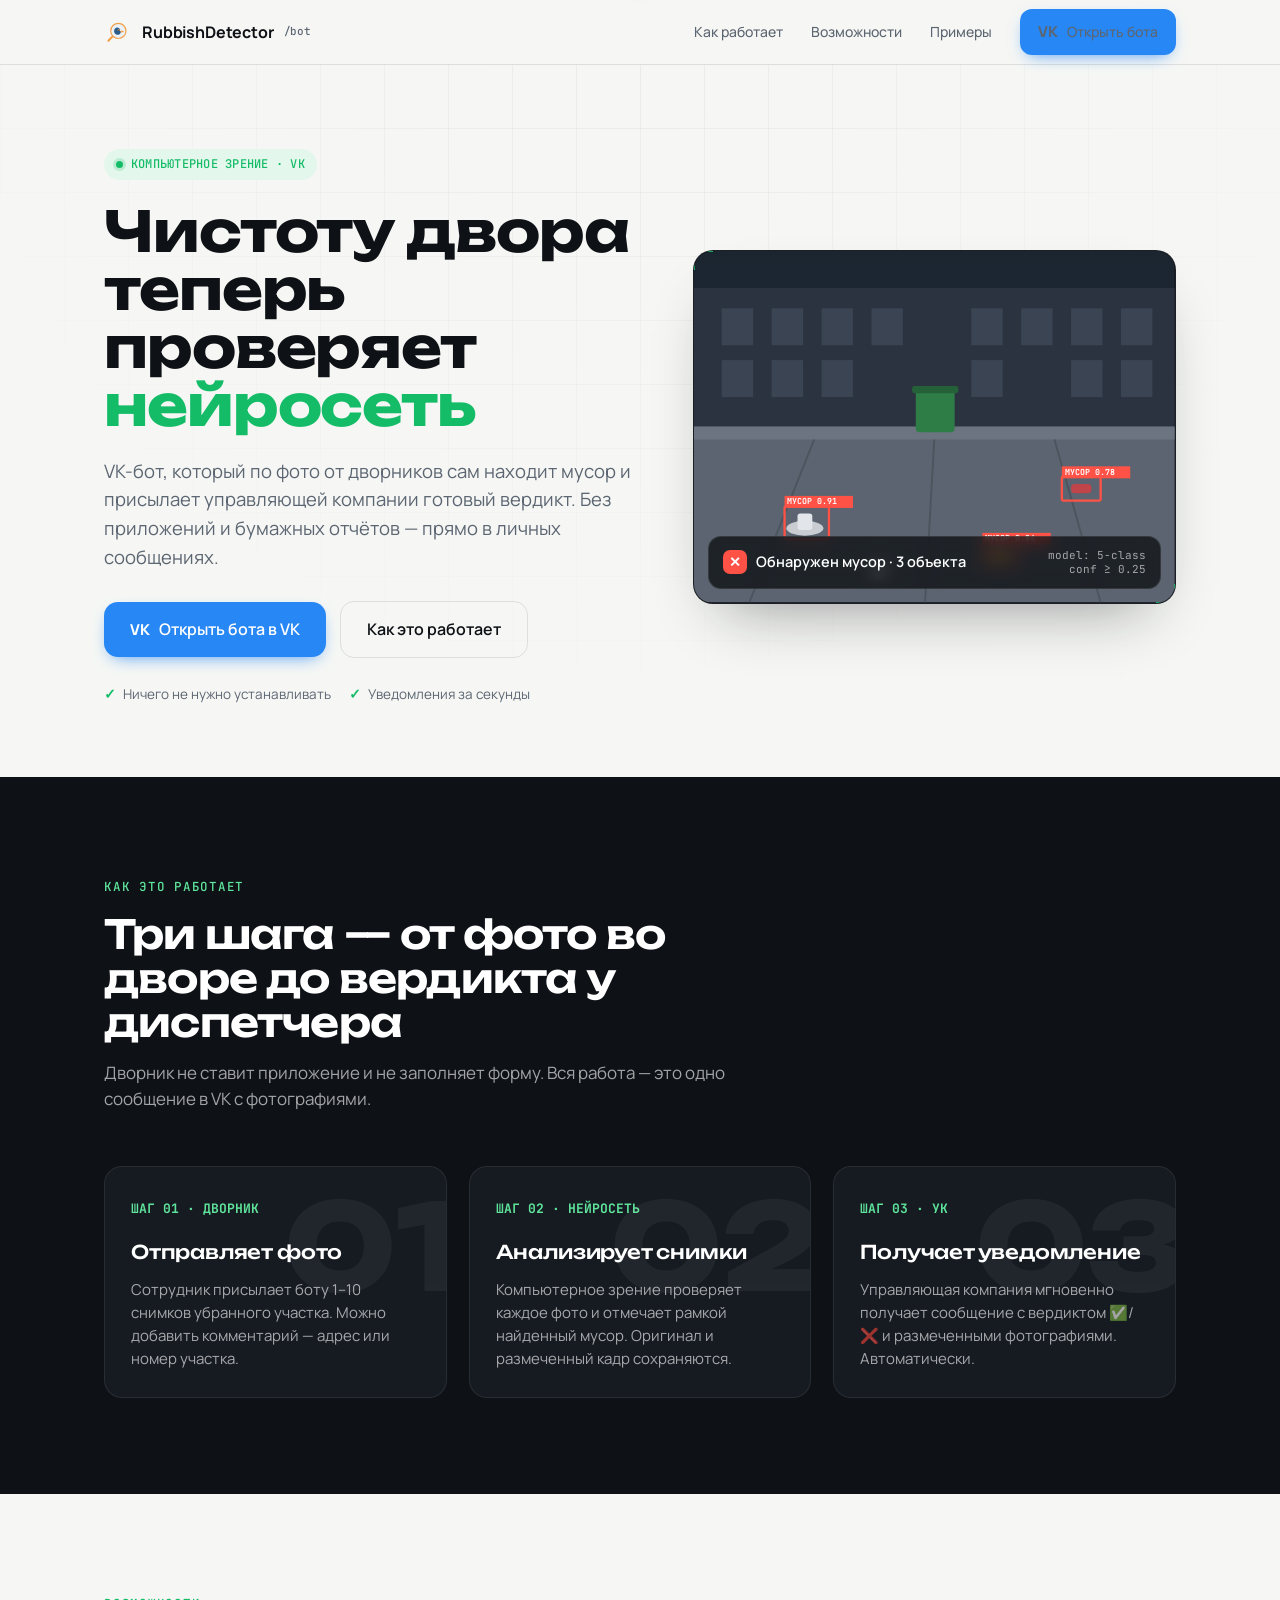
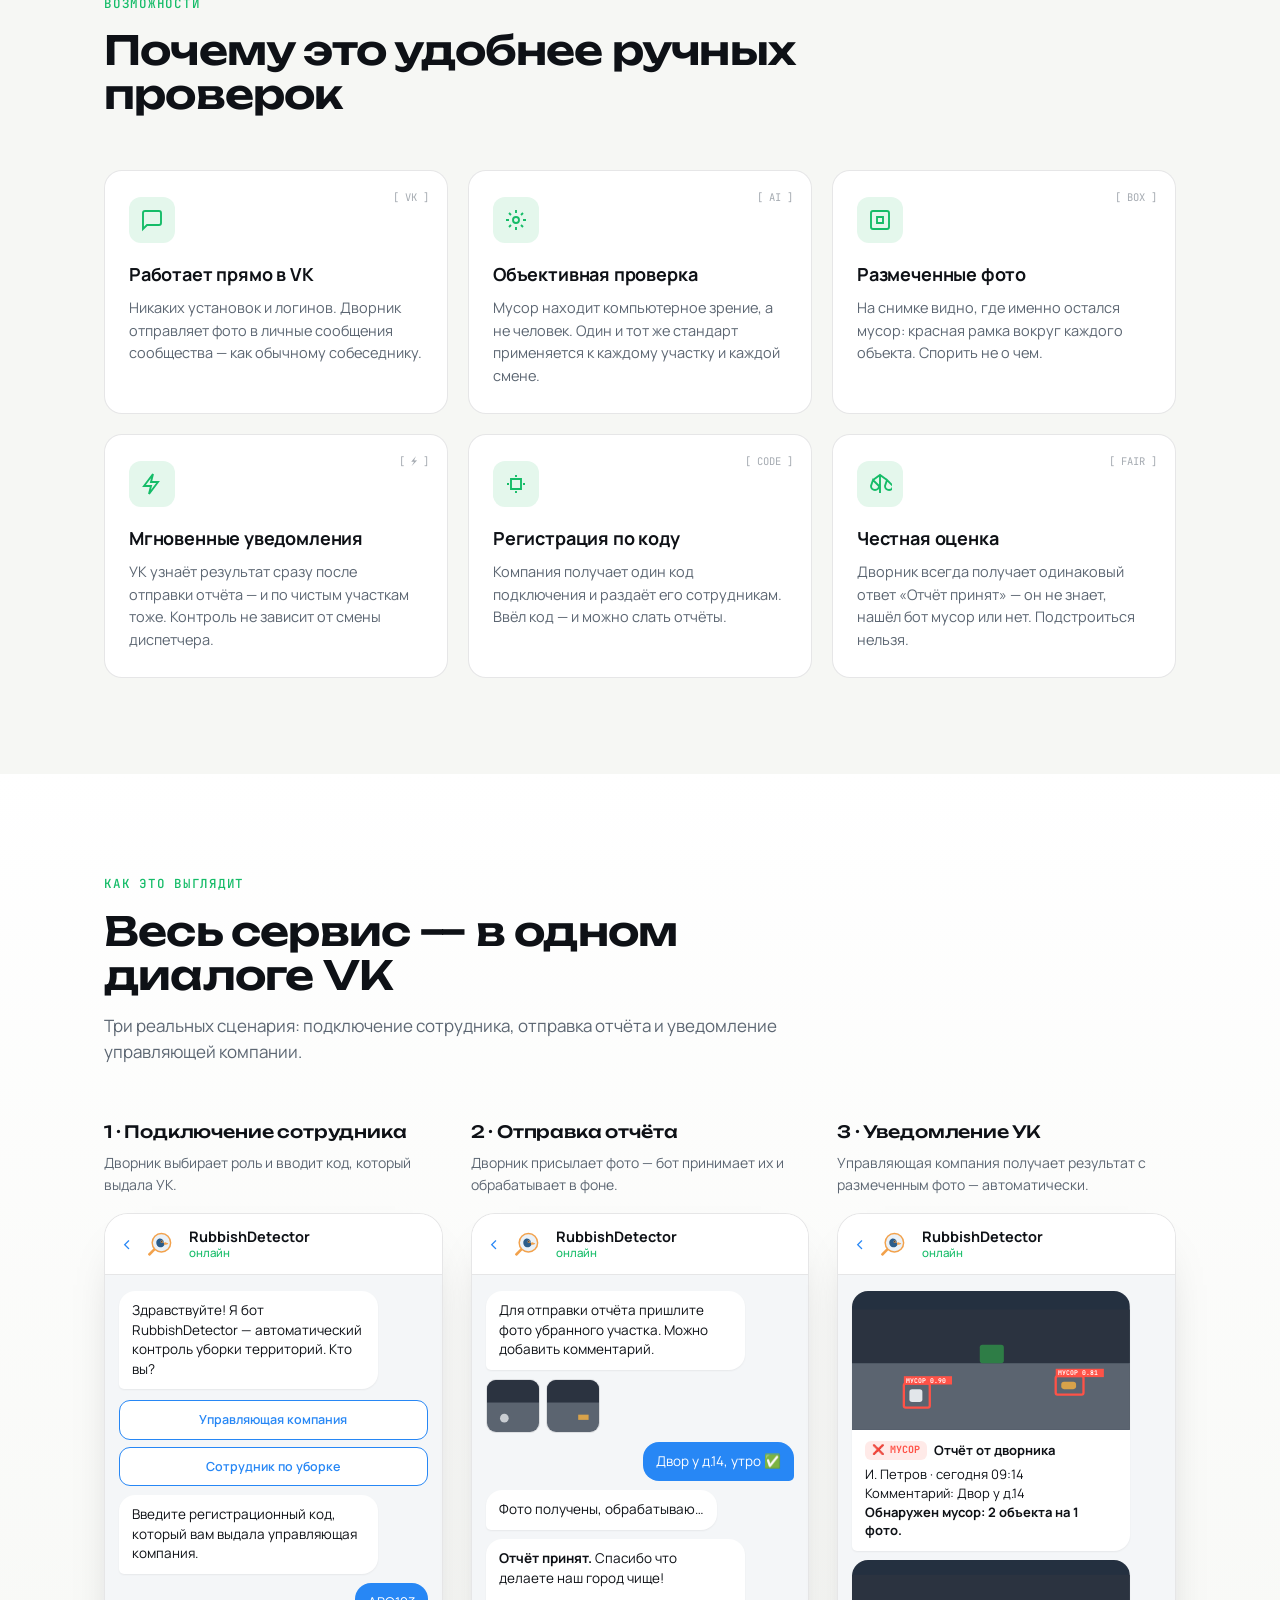
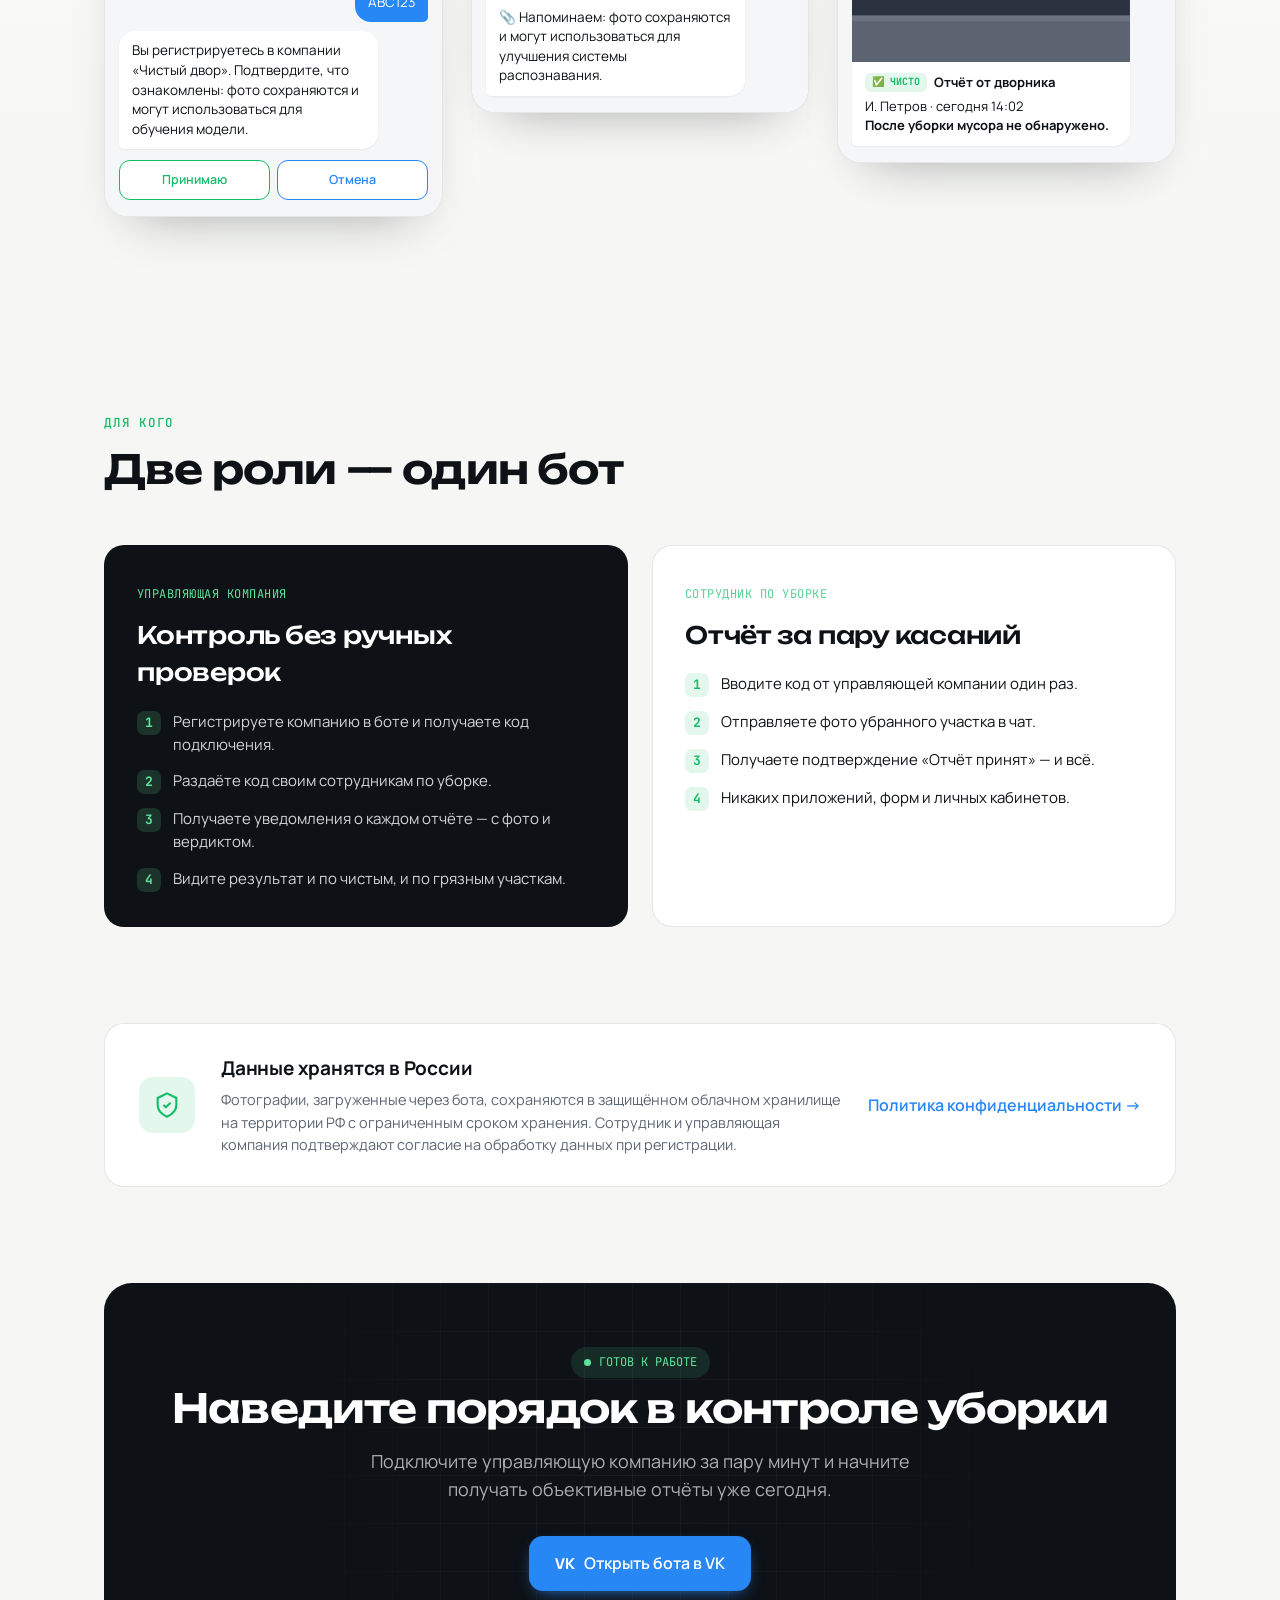
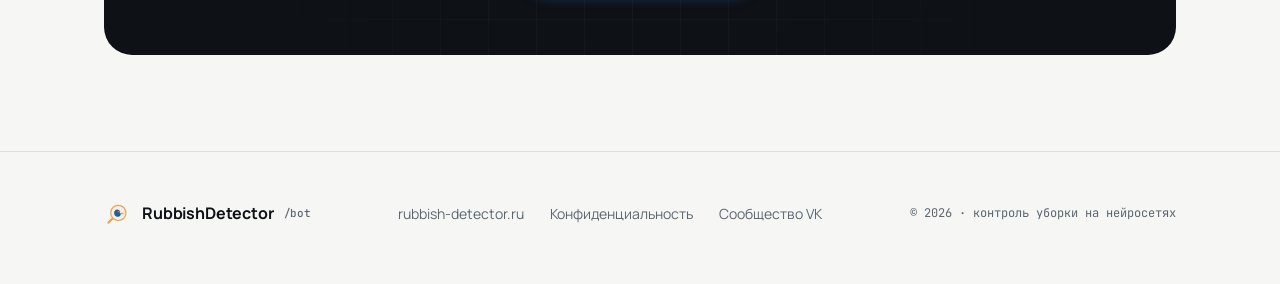
==== service/app/static/bot.html @ c4525394 "Добавлена страница /bot" ====
<!DOCTYPE html>
<html lang="ru">
<head>
<meta charset="UTF-8">
<meta name="viewport" content="width=device-width, initial-scale=1.0">
<title>RubbishDetector — бот для контроля уборки дворов</title>
<link rel="icon" type="image/x-icon" href="/static/favicon.ico">
<link rel="preconnect" href="https://fonts.googleapis.com">
<link rel="preconnect" href="https://fonts.gstatic.com" crossorigin>
<link href="https://fonts.googleapis.com/css2?family=Unbounded:wght@500;700;800&family=Manrope:wght@400;500;600;700&family=JetBrains+Mono:wght@500;700&display=swap" rel="stylesheet">
<style>
:root{
  --ink:#0E1116;
  --ink-2:#161B22;
  --paper:#F6F7F4;
  --card:#FFFFFF;
  --scan:#15BC68;
  --scan-soft:#E4F7EC;
  --flag:#FF5247;
  --flag-soft:#FFEAE8;
  --vk:#2787F5;
  --mist:#E4E7E1;
  --slate:#5C6672;
  --line:rgba(14,17,22,.10);
}
*{box-sizing:border-box;margin:0;padding:0}
html{scroll-behavior:smooth}
body{
  font-family:'Manrope',sans-serif;
  background:var(--paper);
  color:var(--ink);
  line-height:1.55;
  -webkit-font-smoothing:antialiased;
  overflow-x:hidden;
}
a{color:inherit;text-decoration:none}
.wrap{max-width:1120px;margin:0 auto;padding:0 24px}
.mono{font-family:'JetBrains Mono',monospace}

/* subtle analysis grid behind everything */
body::before{
  content:"";position:fixed;inset:0;z-index:0;pointer-events:none;
  background-image:linear-gradient(var(--line) 1px,transparent 1px),linear-gradient(90deg,var(--line) 1px,transparent 1px);
  background-size:64px 64px;
  -webkit-mask-image:radial-gradient(circle at 50% 0,#000,transparent 70%);
          mask-image:radial-gradient(circle at 50% 0,#000,transparent 70%);
  opacity:.5;
}
main,nav,footer{position:relative;z-index:1}

/* ---------- nav ---------- */
nav{position:sticky;top:0;z-index:50;backdrop-filter:blur(10px);
  background:rgba(246,247,244,.78);border-bottom:1px solid var(--line)}
.nav-in{display:flex;align-items:center;justify-content:space-between;height:64px}
.logo{display:flex;align-items:center;gap:10px;font-weight:700;letter-spacing:-.01em}
.logo small{font-family:'JetBrains Mono',monospace;font-size:11px;color:var(--slate);font-weight:500}
.nav-links{display:flex;align-items:center;gap:28px}
.nav-links a{font-size:14px;color:var(--slate);font-weight:500}
.nav-links a:hover{color:var(--ink)}
.btn{display:inline-flex;align-items:center;gap:9px;font-weight:600;border-radius:12px;
  padding:11px 18px;font-size:14.5px;cursor:pointer;border:none;transition:transform .15s,box-shadow .15s,background .15s}
.btn-vk{background:var(--vk);color:#fff;box-shadow:0 6px 18px -8px var(--vk)}
.btn-vk:hover{transform:translateY(-2px);box-shadow:0 12px 26px -10px var(--vk)}
.btn-ghost{background:transparent;border:1px solid var(--line);color:var(--ink)}
.btn-ghost:hover{background:#fff}
.vk-glyph{font-weight:800;font-family:'Manrope';font-size:15px}
.nav .btn{padding:9px 16px}

/* ---------- hero ---------- */
.hero{padding:84px 0 72px}
.hero-grid{display:grid;grid-template-columns:1.05fr .95fr;gap:56px;align-items:center}
.eyebrow{display:inline-flex;align-items:center;gap:8px;font-family:'JetBrains Mono',monospace;
  font-size:12px;font-weight:500;color:var(--scan);background:var(--scan-soft);
  padding:6px 12px;border-radius:100px;letter-spacing:.02em}
.eyebrow .dot{width:7px;height:7px;border-radius:50%;background:var(--scan);box-shadow:0 0 0 3px rgba(21,188,104,.2)}
h1{font-family:'Unbounded',sans-serif;font-weight:700;font-size:clamp(34px,5vw,56px);
  line-height:1.04;letter-spacing:-.02em;margin:22px 0 0}
h1 .hl{color:var(--scan)}
.hero p.lead{font-size:18.5px;color:var(--slate);margin:22px 0 30px;max-width:30em}
.hero-cta{display:flex;gap:14px;flex-wrap:wrap;align-items:center}
.btn-lg{padding:15px 26px;font-size:16px;border-radius:14px}
.hero-note{display:flex;gap:18px;margin-top:26px;font-size:13.5px;color:var(--slate)}
.hero-note span{display:flex;align-items:center;gap:7px}
.tick{color:var(--scan);font-weight:700}

/* analyzed photo card (hero + notifications) */
.shot{position:relative;border-radius:20px;overflow:hidden;background:#0E1116;
  box-shadow:0 30px 60px -30px rgba(14,17,22,.45);border:1px solid rgba(255,255,255,.06)}
.shot .scene{display:block;width:100%;height:auto}
.shot-bar{position:absolute;left:14px;right:14px;bottom:14px;display:flex;align-items:center;
  justify-content:space-between;gap:10px;background:rgba(8,10,13,.72);backdrop-filter:blur(8px);
  border:1px solid rgba(255,255,255,.1);border-radius:13px;padding:11px 14px}
.verdict{display:flex;align-items:center;gap:9px;color:#fff;font-weight:600;font-size:14.5px}
.verdict .ico{width:24px;height:24px;border-radius:7px;display:grid;place-items:center;font-size:14px;font-weight:800}
.verdict.bad .ico{background:var(--flag)}
.verdict.good .ico{background:var(--scan)}
.shot-meta{font-family:'JetBrains Mono',monospace;font-size:11px;color:rgba(255,255,255,.6);text-align:right;line-height:1.3}
/* corner brackets */
.brk{position:relative}
.brk::before,.brk::after{content:"";position:absolute;width:18px;height:18px;pointer-events:none}
.brk::before{top:-1px;left:-1px;border-top:2px solid var(--scan);border-left:2px solid var(--scan);border-top-left-radius:5px}
.brk::after{bottom:-1px;right:-1px;border-bottom:2px solid var(--scan);border-right:2px solid var(--scan);border-bottom-right-radius:5px}

/* scanline */
.scanline{position:absolute;left:0;right:0;height:32%;top:-40%;
  background:linear-gradient(180deg,transparent,rgba(21,188,104,.28),transparent);
  animation:scan 4.5s ease-in-out infinite}
@keyframes scan{0%{top:-40%}55%{top:108%}100%{top:108%}}

/* ---------- section frame ---------- */
section{padding:96px 0;position:relative}
.kicker{font-family:'JetBrains Mono',monospace;font-size:12.5px;font-weight:500;
  color:var(--scan);letter-spacing:.06em;text-transform:uppercase}
.sec-title{font-family:'Unbounded',sans-serif;font-weight:600;font-size:clamp(26px,3.6vw,40px);
  letter-spacing:-.02em;margin:14px 0 0;line-height:1.1;max-width:18em}
.sec-sub{font-size:17px;color:var(--slate);margin-top:16px;max-width:42em}

/* ---------- how it works (dark) ---------- */
.dark{background:var(--ink);color:#fff}
.dark .sec-sub{color:rgba(255,255,255,.62)}
.dark .kicker{color:#5EE49B}
.steps{display:grid;grid-template-columns:repeat(3,1fr);gap:22px;margin-top:54px}
.step{background:var(--ink-2);border:1px solid rgba(255,255,255,.08);border-radius:18px;
  padding:28px 26px 26px;position:relative;overflow:hidden}
.step .num{font-family:'JetBrains Mono',monospace;font-size:13px;color:#5EE49B;font-weight:700}
.step h3{font-family:'Unbounded';font-weight:500;font-size:19px;margin:18px 0 10px;letter-spacing:-.01em}
.step p{color:rgba(255,255,255,.62);font-size:15px}
.step .glyph{position:absolute;right:-14px;top:-14px;font-size:120px;opacity:.05;font-family:'Unbounded';font-weight:800}
.flow-arrow{display:none}

/* ---------- features ---------- */
.feat-grid{display:grid;grid-template-columns:repeat(3,1fr);gap:20px;margin-top:54px}
.feat{background:var(--card);border:1px solid var(--line);border-radius:18px;padding:26px 24px;
  transition:transform .2s,box-shadow .2s;position:relative}
.feat:hover{transform:translateY(-4px);box-shadow:0 22px 40px -26px rgba(14,17,22,.3)}
.feat .ic{width:46px;height:46px;border-radius:12px;display:grid;place-items:center;margin-bottom:18px;
  background:var(--scan-soft)}
.feat .ic svg{width:24px;height:24px;stroke:var(--scan);fill:none;stroke-width:1.9}
.feat h3{font-size:18px;font-weight:700;letter-spacing:-.01em;margin-bottom:8px}
.feat p{font-size:14.5px;color:var(--slate)}
.feat .tag{position:absolute;top:18px;right:18px;font-family:'JetBrains Mono',monospace;
  font-size:10.5px;color:var(--slate);opacity:.55}

/* ---------- screenshots / chat mockups ---------- */
.chats{display:grid;grid-template-columns:repeat(3,1fr);gap:28px;margin-top:54px;align-items:start}
.chat-col h3{font-family:'Unbounded';font-weight:500;font-size:17px;letter-spacing:-.01em;margin-bottom:6px}
.chat-col .cap{font-size:14px;color:var(--slate);margin-bottom:18px;min-height:40px}
.phone{border:1px solid var(--line);border-radius:24px;background:#fff;overflow:hidden;
  box-shadow:0 24px 50px -30px rgba(14,17,22,.4)}
.ph-head{display:flex;align-items:center;gap:11px;padding:13px 16px;border-bottom:1px solid var(--line);
  background:#fff}
.ph-head .back{color:var(--vk);font-size:20px;line-height:1}
.ph-av{width:34px;height:34px;border-radius:50%;overflow:hidden;flex:none;background:#fff;display:grid;place-items:center}
.ph-name{font-weight:700;font-size:14.5px;line-height:1.15}
.ph-name small{display:block;font-weight:500;font-size:11.5px;color:var(--scan)}
.ph-body{padding:16px 14px;display:flex;flex-direction:column;gap:9px;background:#F4F6F8;min-height:200px}
.bub{max-width:84%;padding:10px 13px;border-radius:16px;font-size:13.5px;line-height:1.45;white-space:pre-line}
.bub.in{background:#fff;color:var(--ink);border-bottom-left-radius:5px;align-self:flex-start;
  box-shadow:0 1px 2px rgba(14,17,22,.06)}
.bub.out{background:var(--vk);color:#fff;border-bottom-right-radius:5px;align-self:flex-end}
.bub b{font-weight:700}
.kbd{display:flex;flex-direction:column;gap:7px;margin-top:2px}
.kbd-row{display:flex;gap:7px}
.kbtn{flex:1;text-align:center;padding:9px 10px;border-radius:11px;font-size:12.5px;font-weight:600;
  border:1.5px solid var(--vk);color:var(--vk);background:#fff}
.kbtn.prim{background:var(--vk);color:#fff;border-color:var(--vk)}
.kbtn.green{border-color:var(--scan);color:var(--scan)}
.thumbs{display:flex;gap:6px;align-self:flex-start}
.thumb{width:54px;height:54px;border-radius:10px;overflow:hidden;border:1px solid var(--line)}
.thumb svg{width:100%;height:100%;display:block}
.notif{align-self:flex-start;max-width:90%;background:#fff;border-radius:16px;border-bottom-left-radius:5px;
  overflow:hidden;box-shadow:0 1px 2px rgba(14,17,22,.06)}
.notif .ph-shot{display:block;width:100%}
.notif .txt{padding:11px 13px;font-size:13px;line-height:1.45;white-space:pre-line}
.notif .hd{font-weight:700;display:flex;align-items:center;gap:7px;margin-bottom:5px}
.pill{font-family:'JetBrains Mono',monospace;font-size:10px;padding:2px 7px;border-radius:6px;font-weight:700}
.pill.bad{background:var(--flag-soft);color:var(--flag)}
.pill.good{background:var(--scan-soft);color:var(--scan)}

/* ---------- audience ---------- */
.aud{display:grid;grid-template-columns:1fr 1fr;gap:24px;margin-top:54px}
.aud-card{border-radius:20px;padding:34px 32px;border:1px solid var(--line);position:relative;overflow:hidden}
.aud-card.uk{background:var(--ink);color:#fff}
.aud-card.dv{background:var(--card)}
.aud-card .role{font-family:'JetBrains Mono',monospace;font-size:12px;letter-spacing:.04em;
  text-transform:uppercase;opacity:.7}
.aud-card.uk .role{color:#5EE49B;opacity:1}
.aud-card.dv .role{color:var(--scan)}
.aud-card h3{font-family:'Unbounded';font-weight:500;font-size:24px;margin:12px 0 18px;letter-spacing:-.01em}
.aud-list{list-style:none;display:flex;flex-direction:column;gap:13px}
.aud-list li{display:flex;gap:12px;font-size:15px;align-items:flex-start}
.aud-list .n{font-family:'JetBrains Mono',monospace;font-weight:700;font-size:13px;flex:none;
  width:24px;height:24px;border-radius:7px;display:grid;place-items:center;margin-top:1px}
.aud-card.uk .aud-list .n{background:rgba(94,228,155,.16);color:#5EE49B}
.aud-card.dv .aud-list .n{background:var(--scan-soft);color:var(--scan)}
.aud-card.uk .aud-list li{color:rgba(255,255,255,.82)}

/* ---------- privacy strip ---------- */
.priv{display:grid;grid-template-columns:auto 1fr auto;gap:26px;align-items:center;
  background:var(--card);border:1px solid var(--line);border-radius:20px;padding:30px 34px}
.priv .shield{width:56px;height:56px;border-radius:14px;background:var(--scan-soft);display:grid;place-items:center;flex:none}
.priv .shield svg{width:28px;height:28px;stroke:var(--scan);fill:none;stroke-width:1.8}
.priv h3{font-size:19px;font-weight:700;margin-bottom:6px;letter-spacing:-.01em}
.priv p{font-size:14.5px;color:var(--slate);max-width:46em}
.priv a.link{color:var(--vk);font-weight:600;white-space:nowrap}

/* ---------- final cta ---------- */
.cta-final{background:var(--ink);color:#fff;border-radius:28px;padding:64px;text-align:center;position:relative;overflow:hidden}
.cta-final::before{content:"";position:absolute;inset:0;
  background-image:linear-gradient(rgba(255,255,255,.05) 1px,transparent 1px),linear-gradient(90deg,rgba(255,255,255,.05) 1px,transparent 1px);
  background-size:48px 48px;-webkit-mask-image:radial-gradient(circle at 50% 50%,#000,transparent 75%);mask-image:radial-gradient(circle at 50% 50%,#000,transparent 75%)}
.cta-final .inner{position:relative}
.cta-final h2{font-family:'Unbounded';font-weight:600;font-size:clamp(26px,3.6vw,40px);letter-spacing:-.02em;line-height:1.1}
.cta-final p{color:rgba(255,255,255,.66);font-size:18px;margin:18px auto 32px;max-width:34em}
.cta-final .scan-chip{display:inline-flex;align-items:center;gap:8px;font-family:'JetBrains Mono',monospace;
  font-size:12px;color:#5EE49B;background:rgba(94,228,155,.12);padding:6px 13px;border-radius:100px;margin-bottom:8px}

/* ---------- footer ---------- */
footer{padding:48px 0 56px;border-top:1px solid var(--line)}
.foot{display:flex;align-items:center;justify-content:space-between;gap:24px;flex-wrap:wrap}
.foot-links{display:flex;gap:26px;font-size:14px;color:var(--slate)}
.foot-links a:hover{color:var(--ink)}
.foot .mono{font-size:12px;color:var(--slate)}

/* reveal */
.rev{opacity:0;transform:translateY(22px);transition:opacity .7s cubic-bezier(.2,.7,.2,1),transform .7s cubic-bezier(.2,.7,.2,1)}
.rev.show{opacity:1;transform:none}

/* responsive */
@media(max-width:960px){
  .hero-grid{grid-template-columns:1fr;gap:40px}
  .steps,.feat-grid,.chats{grid-template-columns:1fr}
  .aud{grid-template-columns:1fr}
  .nav-links a:not(.btn){display:none}
  .priv{grid-template-columns:1fr;text-align:left}
  .chats{max-width:400px;margin-left:auto;margin-right:auto}
}
@media(max-width:640px){
  section{padding:72px 0}
  .cta-final{padding:44px 22px}
  .hero{padding:56px 0 48px}
}
@media(prefers-reduced-motion:reduce){
  .scanline{display:none}
  .rev{opacity:1;transform:none;transition:none}
  html{scroll-behavior:auto}
}
:focus-visible{outline:3px solid var(--vk);outline-offset:3px;border-radius:6px}
</style>
</head>
<body>

<!-- ============ NAV ============ -->
<nav>
  <div class="wrap nav-in">
    <a class="logo" href="#top">
      <svg xmlns="http://www.w3.org/2000/svg" viewBox="0 0 512 512" width="28" height="28" style="flex:none">
        <defs><clipPath id="logo-lens-nav"><circle cx="262" cy="236" r="128"/></clipPath></defs>
        <line x1="160" y1="334" x2="80" y2="414" stroke="#F2A14B" stroke-width="38" stroke-linecap="round"/>
        <circle cx="262" cy="236" r="150" fill="#F2A14B"/>
        <circle cx="262" cy="236" r="128" fill="#EAF1F8"/>
        <g clip-path="url(#logo-lens-nav)">
          <g transform="translate(-26.2 -23.6) scale(1.1)">
            <path d="M232,178 C264,174 290,194 300,232 C306,248 306,262 298,274 C284,298 256,302 238,298 C210,292 194,270 192,240 C190,212 204,190 232,178 Z" fill="#2B5C8A"/>
            <path d="M296,230 C320,230 342,238 358,250 C342,262 316,266 296,260 C299,250 297,238 296,230 Z" fill="#F2A14B"/>
            <ellipse cx="300" cy="228" rx="11" ry="7" transform="rotate(-18 300 228)" fill="#FFFFFF"/>
            <circle cx="268" cy="222" r="17" fill="#F2A14B"/>
            <circle cx="268" cy="222" r="10" fill="#15243B"/>
            <circle cx="272" cy="218" r="3.6" fill="#FFFFFF"/>
          </g>
        </g>
      </svg>
      RubbishDetector<small>/bot</small>
    </a>
    <div class="nav-links">
      <a href="#how">Как работает</a>
      <a href="#features">Возможности</a>
      <a href="#demo">Примеры</a>
      <a href="https://vk.me/rubbish_detector" class="btn btn-vk"><span class="vk-glyph">VK</span> Открыть бота</a>
    </div>
  </div>
</nav>

<main id="top">

<!-- ============ HERO ============ -->
<section class="hero">
  <div class="wrap hero-grid">
    <div class="rev show">
      <span class="eyebrow"><span class="dot"></span>КОМПЬЮТЕРНОЕ ЗРЕНИЕ · VK</span>
      <h1>Чистоту двора теперь проверяет <span class="hl">нейросеть</span></h1>
      <p class="lead">VK-бот, который по фото от дворников сам находит мусор и присылает управляющей компании готовый вердикт. Без приложений и бумажных отчётов — прямо в личных сообщениях.</p>
      <div class="hero-cta">
        <a href="https://vk.me/rubbish_detector" class="btn btn-vk btn-lg"><span class="vk-glyph">VK</span> Открыть бота в VK</a>
        <a href="#how" class="btn btn-ghost btn-lg">Как это работает</a>
      </div>
      <div class="hero-note">
        <span><span class="tick">✓</span> Ничего не нужно устанавливать</span>
        <span><span class="tick">✓</span> Уведомления за секунды</span>
      </div>
    </div>

    <!-- analyzed photo: dirty -->
    <div class="rev show">
      <div class="shot brk">
        <div class="scanline"></div>
        <!-- courtyard scene WITH trash + boxes -->
        <svg class="scene" viewBox="0 0 520 380" xmlns="http://www.w3.org/2000/svg">
          <defs><linearGradient id="sky" x1="0" y1="0" x2="0" y2="1">
            <stop offset="0" stop-color="#1B2530"/><stop offset="1" stop-color="#243040"/></linearGradient></defs>
          <rect width="520" height="380" fill="url(#sky)"/>
          <!-- building -->
          <rect x="0" y="40" width="520" height="150" fill="#2B3340"/>
          <g fill="#3A4452">
            <rect x="30" y="62" width="34" height="40"/><rect x="84" y="62" width="34" height="40"/>
            <rect x="138" y="62" width="34" height="40"/><rect x="192" y="62" width="34" height="40"/>
            <rect x="300" y="62" width="34" height="40"/><rect x="354" y="62" width="34" height="40"/>
            <rect x="408" y="62" width="34" height="40"/><rect x="462" y="62" width="34" height="40"/>
            <rect x="30" y="118" width="34" height="40"/><rect x="84" y="118" width="34" height="40"/>
            <rect x="138" y="118" width="34" height="40"/><rect x="300" y="118" width="34" height="40"/>
            <rect x="408" y="118" width="34" height="40"/><rect x="462" y="118" width="34" height="40"/>
          </g>
          <!-- ground -->
          <rect x="0" y="190" width="520" height="190" fill="#5B6470"/>
          <rect x="0" y="190" width="520" height="14" fill="#6B7480"/>
          <!-- pavement seams -->
          <g stroke="#4C545E" stroke-width="2">
            <line x1="130" y1="204" x2="60" y2="380"/><line x1="260" y1="204" x2="250" y2="380"/>
            <line x1="390" y1="204" x2="440" y2="380"/></g>
          <!-- bin -->
          <rect x="240" y="150" width="42" height="46" rx="4" fill="#2E7D46"/>
          <rect x="236" y="146" width="50" height="8" rx="3" fill="#256138"/>
          <!-- trash items -->
          <g>
            <ellipse cx="120" cy="300" rx="20" ry="8" fill="#C9CDD2"/><rect x="112" y="284" width="16" height="18" rx="3" fill="#E2E6EA"/>
            <ellipse cx="330" cy="330" rx="16" ry="6" fill="#D8A24A"/>
            <rect x="408" y="252" width="22" height="10" rx="4" fill="#C0454A"/>
            <circle cx="200" cy="345" r="9" fill="#B9BEC4"/>
          </g>
          <!-- detection boxes -->
          <g fill="none" stroke="#FF5247" stroke-width="2.5">
            <rect x="98" y="276" width="48" height="36" rx="2"/>
            <rect x="312" y="316" width="40" height="26" rx="2"/>
            <rect x="398" y="244" width="42" height="26" rx="2"/>
          </g>
          <g font-family="JetBrains Mono, monospace" font-size="9" font-weight="700" fill="#fff">
            <rect x="98" y="265" width="74" height="13" fill="#FF5247"/><text x="101" y="274">МУСОР 0.91</text>
            <rect x="312" y="305" width="74" height="13" fill="#FF5247"/><text x="315" y="314">МУСОР 0.84</text>
            <rect x="398" y="233" width="74" height="13" fill="#FF5247"/><text x="401" y="242">МУСОР 0.78</text>
          </g>
        </svg>
        <div class="shot-bar">
          <div class="verdict bad"><span class="ico">✕</span> Обнаружен мусор · 3 объекта</div>
          <div class="shot-meta">model: 5-class<br>conf ≥ 0.25</div>
        </div>
      </div>
    </div>
  </div>
</section>

<!-- ============ HOW IT WORKS ============ -->
<section id="how" class="dark">
  <div class="wrap">
    <div class="rev">
      <span class="kicker">Как это работает</span>
      <h2 class="sec-title">Три шага — от фото во дворе до вердикта у диспетчера</h2>
      <p class="sec-sub">Дворник не ставит приложение и не заполняет форму. Вся работа — это одно сообщение в VK с фотографиями.</p>
    </div>
    <div class="steps">
      <div class="step rev">
        <span class="glyph">01</span>
        <span class="num">ШАГ 01 · ДВОРНИК</span>
        <h3>Отправляет фото</h3>
        <p>Сотрудник присылает боту 1–10 снимков убранного участка. Можно добавить комментарий — адрес или номер участка.</p>
      </div>
      <div class="step rev">
        <span class="glyph">02</span>
        <span class="num">ШАГ 02 · НЕЙРОСЕТЬ</span>
        <h3>Анализирует снимки</h3>
        <p>Компьютерное зрение проверяет каждое фото и отмечает рамкой найденный мусор. Оригинал и размеченный кадр сохраняются.</p>
      </div>
      <div class="step rev">
        <span class="glyph">03</span>
        <span class="num">ШАГ 03 · УК</span>
        <h3>Получает уведомление</h3>
        <p>Управляющая компания мгновенно получает сообщение с вердиктом ✅/❌ и размеченными фотографиями. Автоматически.</p>
      </div>
    </div>
  </div>
</section>

<!-- ============ FEATURES ============ -->
<section id="features">
  <div class="wrap">
    <div class="rev">
      <span class="kicker">Возможности</span>
      <h2 class="sec-title">Почему это удобнее ручных проверок</h2>
    </div>
    <div class="feat-grid">
      <div class="feat rev">
        <span class="tag">[ VK ]</span>
        <div class="ic"><svg viewBox="0 0 24 24"><path d="M21 15a2 2 0 0 1-2 2H7l-4 4V5a2 2 0 0 1 2-2h14a2 2 0 0 1 2 2z"/></svg></div>
        <h3>Работает прямо в VK</h3>
        <p>Никаких установок и логинов. Дворник отправляет фото в личные сообщения сообщества — как обычному собеседнику.</p>
      </div>
      <div class="feat rev">
        <span class="tag">[ AI ]</span>
        <div class="ic"><svg viewBox="0 0 24 24"><circle cx="12" cy="12" r="3"/><path d="M12 2v3M12 19v3M2 12h3M19 12h3M5 5l2 2M17 17l2 2M5 19l2-2M17 7l2-2"/></svg></div>
        <h3>Объективная проверка</h3>
        <p>Мусор находит компьютерное зрение, а не человек. Один и тот же стандарт применяется к каждому участку и каждой смене.</p>
      </div>
      <div class="feat rev">
        <span class="tag">[ BOX ]</span>
        <div class="ic"><svg viewBox="0 0 24 24"><rect x="3" y="3" width="18" height="18" rx="2"/><path d="M9 9h6v6H9z"/></svg></div>
        <h3>Размеченные фото</h3>
        <p>На снимке видно, где именно остался мусор: красная рамка вокруг каждого объекта. Спорить не о чем.</p>
      </div>
      <div class="feat rev">
        <span class="tag">[ ⚡ ]</span>
        <div class="ic"><svg viewBox="0 0 24 24"><path d="M13 2 4 14h7l-2 8 9-12h-7z"/></svg></div>
        <h3>Мгновенные уведомления</h3>
        <p>УК узнаёт результат сразу после отправки отчёта — и по чистым участкам тоже. Контроль не зависит от смены диспетчера.</p>
      </div>
      <div class="feat rev">
        <span class="tag">[ CODE ]</span>
        <div class="ic"><svg viewBox="0 0 24 24"><path d="M7 7h10v10H7z"/><path d="M3 12h2M19 12h2M12 3v2M12 19v2"/></svg></div>
        <h3>Регистрация по коду</h3>
        <p>Компания получает один код подключения и раздаёт его сотрудникам. Ввёл код — и можно слать отчёты.</p>
      </div>
      <div class="feat rev">
        <span class="tag">[ FAIR ]</span>
        <div class="ic"><svg viewBox="0 0 24 24"><path d="M12 3v18M5 8l7-5 7 5M5 8l-2 6a4 4 0 0 0 8 0L5 8zM19 8l-2 6a4 4 0 0 0 8 0L19 8z"/></svg></div>
        <h3>Честная оценка</h3>
        <p>Дворник всегда получает одинаковый ответ «Отчёт принят» — он не знает, нашёл бот мусор или нет. Подстроиться нельзя.</p>
      </div>
    </div>
  </div>
</section>

<!-- ============ DEMO / SCREENSHOTS ============ -->
<section id="demo" style="background:linear-gradient(180deg,#fff,var(--paper))">
  <div class="wrap">
    <div class="rev">
      <span class="kicker">Как это выглядит</span>
      <h2 class="sec-title">Весь сервис — в одном диалоге VK</h2>
      <p class="sec-sub">Три реальных сценария: подключение сотрудника, отправка отчёта и уведомление управляющей компании.</p>
    </div>

    <div class="chats">

      <!-- 1. Registration -->
      <div class="chat-col rev">
        <h3>1 · Подключение сотрудника</h3>
        <p class="cap">Дворник выбирает роль и вводит код, который выдала УК.</p>
        <div class="phone">
          <div class="ph-head">
            <span class="back">‹</span>
            <span class="ph-av">
              <svg xmlns="http://www.w3.org/2000/svg" viewBox="0 0 512 512" width="34" height="34">
                <defs><clipPath id="av-lens-1"><circle cx="262" cy="236" r="128"/></clipPath></defs>
                <line x1="160" y1="334" x2="80" y2="414" stroke="#F2A14B" stroke-width="38" stroke-linecap="round"/>
                <circle cx="262" cy="236" r="150" fill="#F2A14B"/>
                <circle cx="262" cy="236" r="128" fill="#EAF1F8"/>
                <g clip-path="url(#av-lens-1)">
                  <g transform="translate(-26.2 -23.6) scale(1.1)">
                    <path d="M232,178 C264,174 290,194 300,232 C306,248 306,262 298,274 C284,298 256,302 238,298 C210,292 194,270 192,240 C190,212 204,190 232,178 Z" fill="#2B5C8A"/>
                    <path d="M296,230 C320,230 342,238 358,250 C342,262 316,266 296,260 C299,250 297,238 296,230 Z" fill="#F2A14B"/>
                    <ellipse cx="300" cy="228" rx="11" ry="7" transform="rotate(-18 300 228)" fill="#FFFFFF"/>
                    <circle cx="268" cy="222" r="17" fill="#F2A14B"/>
                    <circle cx="268" cy="222" r="10" fill="#15243B"/>
                    <circle cx="272" cy="218" r="3.6" fill="#FFFFFF"/>
                  </g>
                </g>
              </svg>
            </span>
            <span class="ph-name">RubbishDetector<small>онлайн</small></span>
          </div>
          <div class="ph-body">
            <div class="bub in">Здравствуйте! Я бот RubbishDetector — автоматический контроль уборки территорий. Кто вы?</div>
            <div class="kbd">
              <div class="kbd-row"><span class="kbtn">Управляющая компания</span></div>
              <div class="kbd-row"><span class="kbtn">Сотрудник по уборке</span></div>
            </div>
            <div class="bub in">Введите регистрационный код, который вам выдала управляющая компания.</div>
            <div class="bub out">ABC123</div>
            <div class="bub in">Вы регистрируетесь в компании «Чистый двор». Подтвердите, что ознакомлены: фото сохраняются и могут использоваться для обучения модели.</div>
            <div class="kbd">
              <div class="kbd-row"><span class="kbtn green">Принимаю</span><span class="kbtn">Отмена</span></div>
            </div>
          </div>
        </div>
      </div>

      <!-- 2. Report -->
      <div class="chat-col rev">
        <h3>2 · Отправка отчёта</h3>
        <p class="cap">Дворник присылает фото — бот принимает их и обрабатывает в фоне.</p>
        <div class="phone">
          <div class="ph-head">
            <span class="back">‹</span>
            <span class="ph-av">
              <svg xmlns="http://www.w3.org/2000/svg" viewBox="0 0 512 512" width="34" height="34">
                <defs><clipPath id="av-lens-2"><circle cx="262" cy="236" r="128"/></clipPath></defs>
                <line x1="160" y1="334" x2="80" y2="414" stroke="#F2A14B" stroke-width="38" stroke-linecap="round"/>
                <circle cx="262" cy="236" r="150" fill="#F2A14B"/>
                <circle cx="262" cy="236" r="128" fill="#EAF1F8"/>
                <g clip-path="url(#av-lens-2)">
                  <g transform="translate(-26.2 -23.6) scale(1.1)">
                    <path d="M232,178 C264,174 290,194 300,232 C306,248 306,262 298,274 C284,298 256,302 238,298 C210,292 194,270 192,240 C190,212 204,190 232,178 Z" fill="#2B5C8A"/>
                    <path d="M296,230 C320,230 342,238 358,250 C342,262 316,266 296,260 C299,250 297,238 296,230 Z" fill="#F2A14B"/>
                    <ellipse cx="300" cy="228" rx="11" ry="7" transform="rotate(-18 300 228)" fill="#FFFFFF"/>
                    <circle cx="268" cy="222" r="17" fill="#F2A14B"/>
                    <circle cx="268" cy="222" r="10" fill="#15243B"/>
                    <circle cx="272" cy="218" r="3.6" fill="#FFFFFF"/>
                  </g>
                </g>
              </svg>
            </span>
            <span class="ph-name">RubbishDetector<small>онлайн</small></span>
          </div>
          <div class="ph-body">
            <div class="bub in">Для отправки отчёта пришлите фото убранного участка. Можно добавить комментарий.</div>
            <div class="thumbs">
              <div class="thumb"><svg viewBox="0 0 60 60"><rect width="60" height="60" fill="#5B6470"/><rect y="0" width="60" height="26" fill="#2B3340"/><circle cx="20" cy="44" r="5" fill="#C9CDD2"/></svg></div>
              <div class="thumb"><svg viewBox="0 0 60 60"><rect width="60" height="60" fill="#5B6470"/><rect y="0" width="60" height="26" fill="#2B3340"/><rect x="36" y="40" width="12" height="6" fill="#D8A24A"/></svg></div>
            </div>
            <div class="bub out">Двор у д.14, утро ✅</div>
            <div class="bub in">Фото получены, обрабатываю…</div>
            <div class="bub in"><b>Отчёт принят.</b> Спасибо что делаете наш город чище!

📎 Напоминаем: фото сохраняются и могут использоваться для улучшения системы распознавания.</div>
          </div>
        </div>
      </div>

      <!-- 3. Notification to UK -->
      <div class="chat-col rev">
        <h3>3 · Уведомление УК</h3>
        <p class="cap">Управляющая компания получает результат с размеченным фото — автоматически.</p>
        <div class="phone">
          <div class="ph-head">
            <span class="back">‹</span>
            <span class="ph-av">
              <svg xmlns="http://www.w3.org/2000/svg" viewBox="0 0 512 512" width="34" height="34">
                <defs><clipPath id="av-lens-3"><circle cx="262" cy="236" r="128"/></clipPath></defs>
                <line x1="160" y1="334" x2="80" y2="414" stroke="#F2A14B" stroke-width="38" stroke-linecap="round"/>
                <circle cx="262" cy="236" r="150" fill="#F2A14B"/>
                <circle cx="262" cy="236" r="128" fill="#EAF1F8"/>
                <g clip-path="url(#av-lens-3)">
                  <g transform="translate(-26.2 -23.6) scale(1.1)">
                    <path d="M232,178 C264,174 290,194 300,232 C306,248 306,262 298,274 C284,298 256,302 238,298 C210,292 194,270 192,240 C190,212 204,190 232,178 Z" fill="#2B5C8A"/>
                    <path d="M296,230 C320,230 342,238 358,250 C342,262 316,266 296,260 C299,250 297,238 296,230 Z" fill="#F2A14B"/>
                    <ellipse cx="300" cy="228" rx="11" ry="7" transform="rotate(-18 300 228)" fill="#FFFFFF"/>
                    <circle cx="268" cy="222" r="17" fill="#F2A14B"/>
                    <circle cx="268" cy="222" r="10" fill="#15243B"/>
                    <circle cx="272" cy="218" r="3.6" fill="#FFFFFF"/>
                  </g>
                </g>
              </svg>
            </span>
            <span class="ph-name">RubbishDetector<small>онлайн</small></span>
          </div>
          <div class="ph-body">
            <!-- dirty notification -->
            <div class="notif">
              <svg class="ph-shot" viewBox="0 0 300 150" xmlns="http://www.w3.org/2000/svg">
                <rect width="300" height="150" fill="#243040"/>
                <rect x="0" y="20" width="300" height="58" fill="#2B3340"/>
                <rect x="0" y="78" width="300" height="72" fill="#5B6470"/>
                <rect x="138" y="58" width="26" height="20" rx="3" fill="#2E7D46"/>
                <rect x="62" y="106" width="14" height="14" rx="3" fill="#E2E6EA"/>
                <rect x="226" y="98" width="16" height="8" rx="3" fill="#D8A24A"/>
                <g fill="none" stroke="#FF5247" stroke-width="2.5">
                  <rect x="56" y="100" width="28" height="26" rx="2"/>
                  <rect x="220" y="92" width="30" height="20" rx="2"/>
                </g>
                <g font-family="JetBrains Mono, monospace" font-size="7" font-weight="700" fill="#fff">
                  <rect x="56" y="92" width="52" height="9" fill="#FF5247"/><text x="58" y="99">МУСОР 0.90</text>
                  <rect x="220" y="84" width="52" height="9" fill="#FF5247"/><text x="222" y="91">МУСОР 0.81</text>
                </g>
              </svg>
              <div class="txt"><div class="hd"><span class="pill bad">❌ МУСОР</span> Отчёт от дворника</div>И. Петров · сегодня 09:14
Комментарий: Двор у д.14
<b>Обнаружен мусор: 2 объекта на 1 фото.</b></div>
            </div>
            <!-- clean notification -->
            <div class="notif">
              <svg class="ph-shot" viewBox="0 0 300 110" xmlns="http://www.w3.org/2000/svg">
                <rect width="300" height="110" fill="#243040"/>
                <rect x="0" y="16" width="300" height="44" fill="#2B3340"/>
                <rect x="0" y="60" width="300" height="50" fill="#5B6470"/>
                <rect x="0" y="60" width="300" height="6" fill="#6B7480"/>
              </svg>
              <div class="txt"><div class="hd"><span class="pill good">✅ ЧИСТО</span> Отчёт от дворника</div>И. Петров · сегодня 14:02
<b>После уборки мусора не обнаружено.</b></div>
            </div>
          </div>
        </div>
      </div>

    </div>
  </div>
</section>

<!-- ============ AUDIENCE ============ -->
<section>
  <div class="wrap">
    <div class="rev">
      <span class="kicker">Для кого</span>
      <h2 class="sec-title">Две роли — один бот</h2>
    </div>
    <div class="aud">
      <div class="aud-card uk rev">
        <span class="role">Управляющая компания</span>
        <h3>Контроль без ручных проверок</h3>
        <ul class="aud-list">
          <li><span class="n">1</span> Регистрируете компанию в боте и получаете код подключения.</li>
          <li><span class="n">2</span> Раздаёте код своим сотрудникам по уборке.</li>
          <li><span class="n">3</span> Получаете уведомления о каждом отчёте — с фото и вердиктом.</li>
          <li><span class="n">4</span> Видите результат и по чистым, и по грязным участкам.</li>
        </ul>
      </div>
      <div class="aud-card dv rev">
        <span class="role">Сотрудник по уборке</span>
        <h3>Отчёт за пару касаний</h3>
        <ul class="aud-list">
          <li><span class="n">1</span> Вводите код от управляющей компании один раз.</li>
          <li><span class="n">2</span> Отправляете фото убранного участка в чат.</li>
          <li><span class="n">3</span> Получаете подтверждение «Отчёт принят» — и всё.</li>
          <li><span class="n">4</span> Никаких приложений, форм и личных кабинетов.</li>
        </ul>
      </div>
    </div>
  </div>
</section>

<!-- ============ PRIVACY ============ -->
<section style="padding-top:0">
  <div class="wrap">
    <div class="priv rev">
      <div class="shield"><svg viewBox="0 0 24 24"><path d="M12 2 4 6v6c0 5 3.5 8 8 10 4.5-2 8-5 8-10V6z"/><path d="m9 12 2 2 4-4"/></svg></div>
      <div>
        <h3>Данные хранятся в России</h3>
        <p>Фотографии, загруженные через бота, сохраняются в защищённом облачном хранилище на территории РФ с ограниченным сроком хранения. Сотрудник и управляющая компания подтверждают согласие на обработку данных при регистрации.</p>
      </div>
      <a href="/privacy" class="link">Политика конфиденциальности →</a>
    </div>
  </div>
</section>

<!-- ============ FINAL CTA ============ -->
<section style="padding-top:0">
  <div class="wrap">
    <div class="cta-final rev">
      <div class="inner">
        <span class="scan-chip"><span class="dot" style="width:7px;height:7px;border-radius:50%;background:#5EE49B;display:inline-block"></span> ГОТОВ К РАБОТЕ</span>
        <h2>Наведите порядок в контроле уборки</h2>
        <p>Подключите управляющую компанию за пару минут и начните получать объективные отчёты уже сегодня.</p>
        <a href="https://vk.me/rubbish_detector" class="btn btn-vk btn-lg"><span class="vk-glyph">VK</span> Открыть бота в VK</a>
      </div>
    </div>
  </div>
</section>

</main>

<!-- ============ FOOTER ============ -->
<footer>
  <div class="wrap foot">
    <a class="logo" href="#top">
      <svg xmlns="http://www.w3.org/2000/svg" viewBox="0 0 512 512" width="28" height="28" style="flex:none">
        <defs><clipPath id="logo-lens-foot"><circle cx="262" cy="236" r="128"/></clipPath></defs>
        <line x1="160" y1="334" x2="80" y2="414" stroke="#F2A14B" stroke-width="38" stroke-linecap="round"/>
        <circle cx="262" cy="236" r="150" fill="#F2A14B"/>
        <circle cx="262" cy="236" r="128" fill="#EAF1F8"/>
        <g clip-path="url(#logo-lens-foot)">
          <g transform="translate(-26.2 -23.6) scale(1.1)">
            <path d="M232,178 C264,174 290,194 300,232 C306,248 306,262 298,274 C284,298 256,302 238,298 C210,292 194,270 192,240 C190,212 204,190 232,178 Z" fill="#2B5C8A"/>
            <path d="M296,230 C320,230 342,238 358,250 C342,262 316,266 296,260 C299,250 297,238 296,230 Z" fill="#F2A14B"/>
            <ellipse cx="300" cy="228" rx="11" ry="7" transform="rotate(-18 300 228)" fill="#FFFFFF"/>
            <circle cx="268" cy="222" r="17" fill="#F2A14B"/>
            <circle cx="268" cy="222" r="10" fill="#15243B"/>
            <circle cx="272" cy="218" r="3.6" fill="#FFFFFF"/>
          </g>
        </g>
      </svg>
      RubbishDetector<small>/bot</small>
    </a>
    <div class="foot-links">
      <a href="/">rubbish-detector.ru</a>
      <a href="/privacy">Конфиденциальность</a>
      <a href="https://vk.com/rubbish_detector">Сообщество VK</a>
    </div>
    <span class="mono">© 2026 · контроль уборки на нейросетях</span>
  </div>
</footer>

<script>
const io=new IntersectionObserver((es)=>{es.forEach(e=>{if(e.isIntersecting){e.target.classList.add('show');io.unobserve(e.target)}})},{threshold:.12});
document.querySelectorAll('.rev').forEach((el,i)=>{el.style.transitionDelay=(i%3*60)+'ms';io.observe(el)});
</script>
</body>
</html>
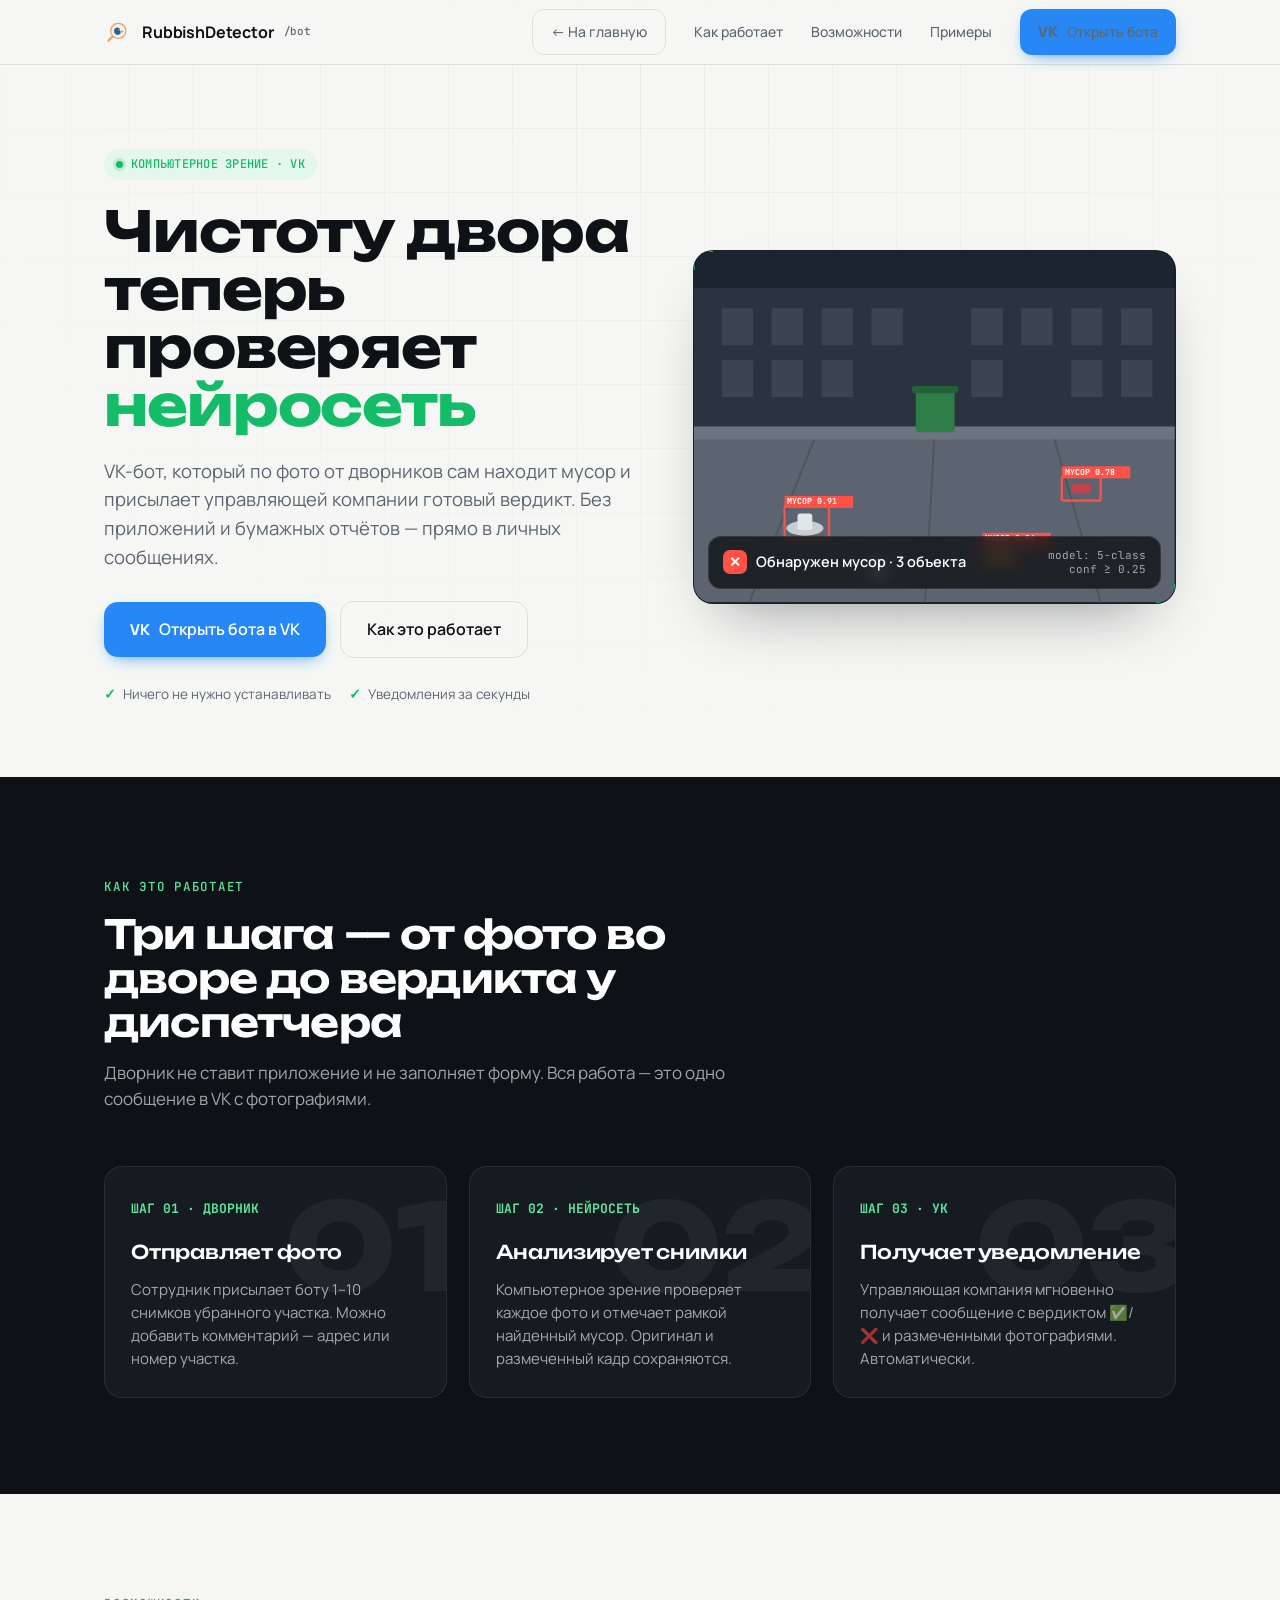
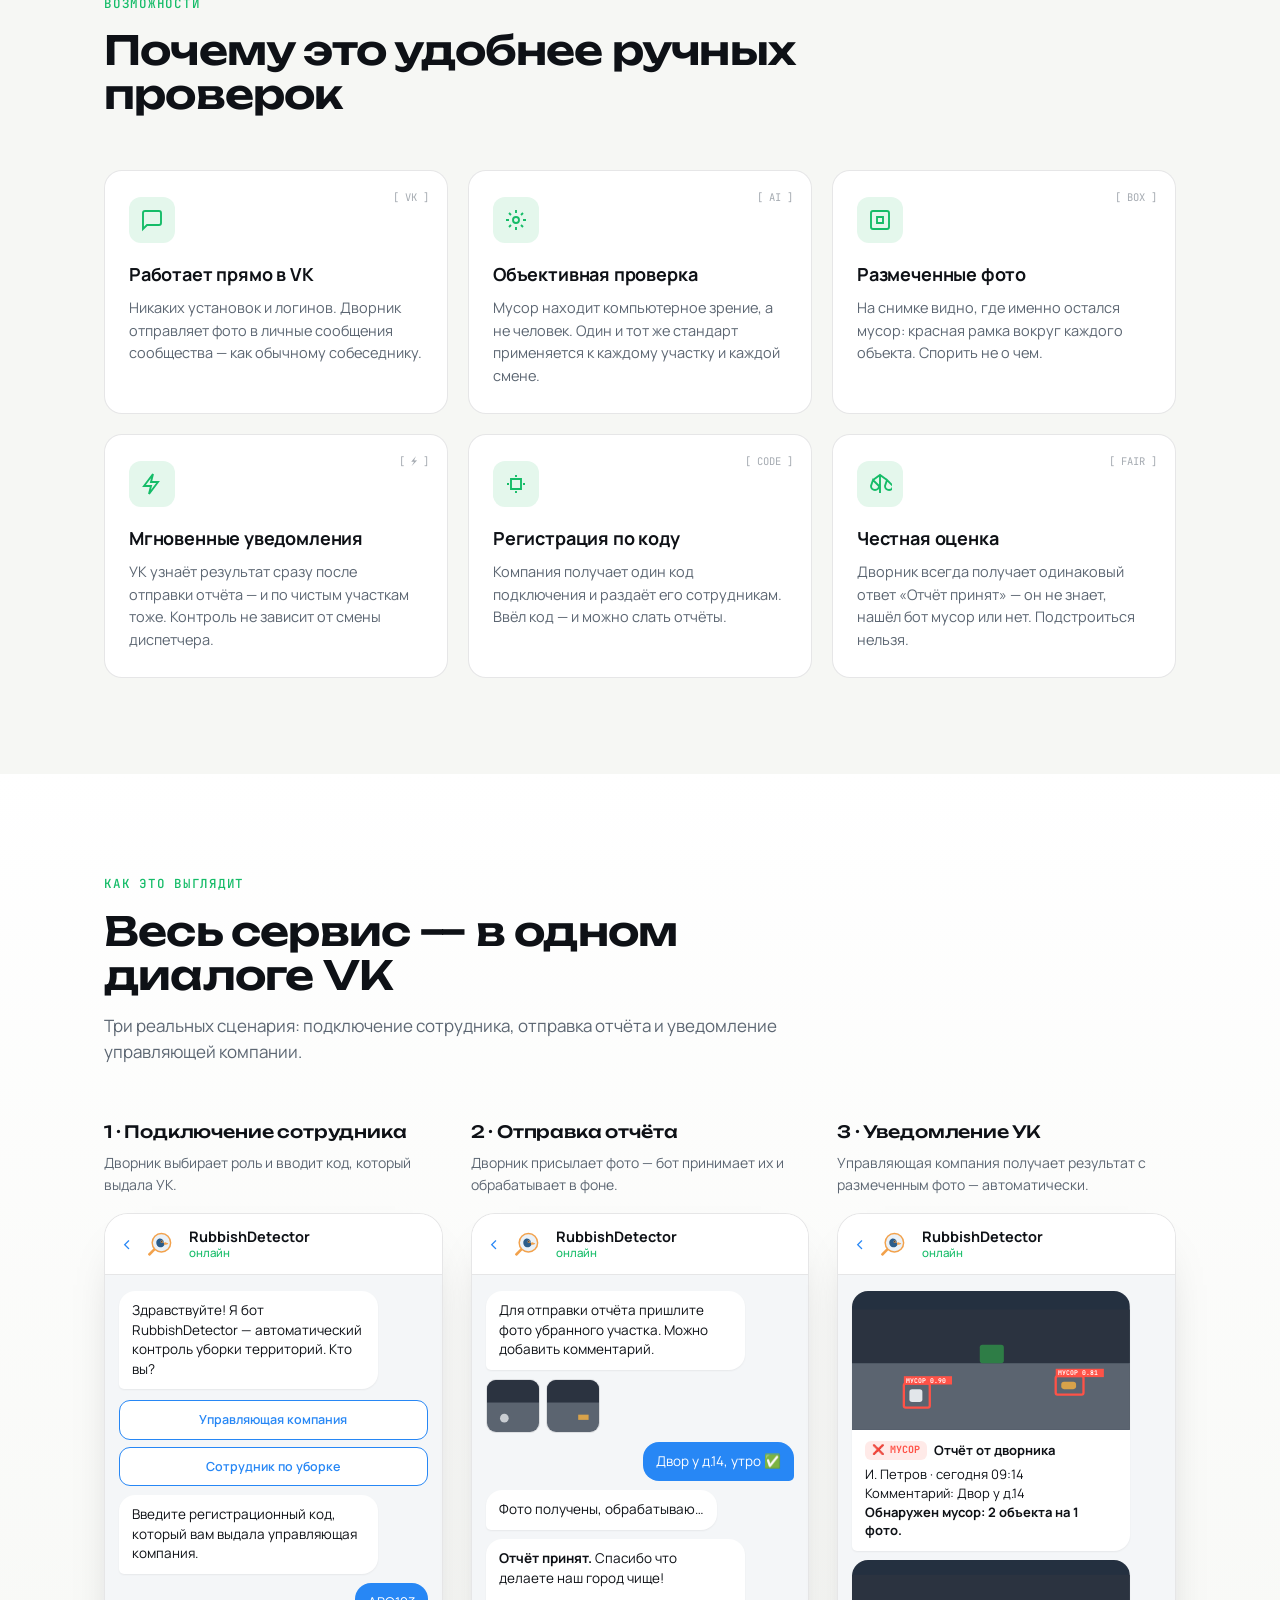
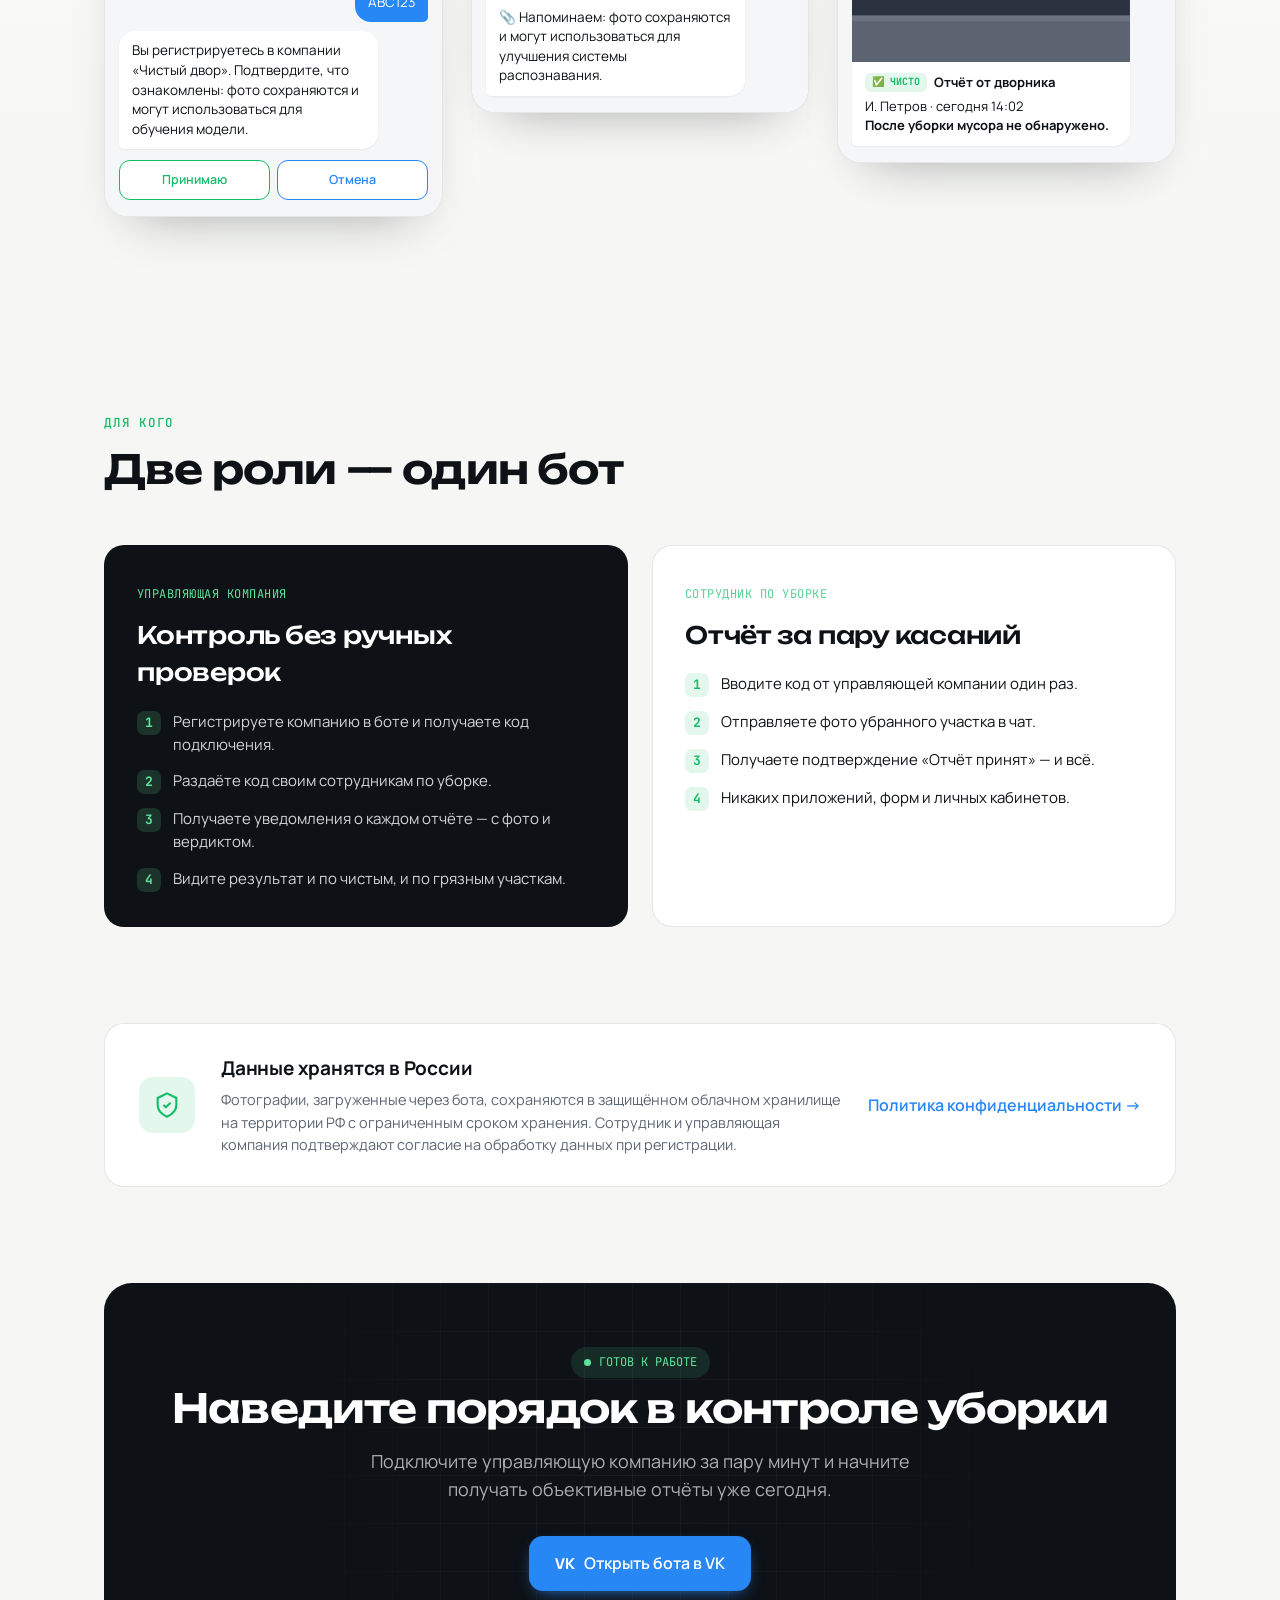
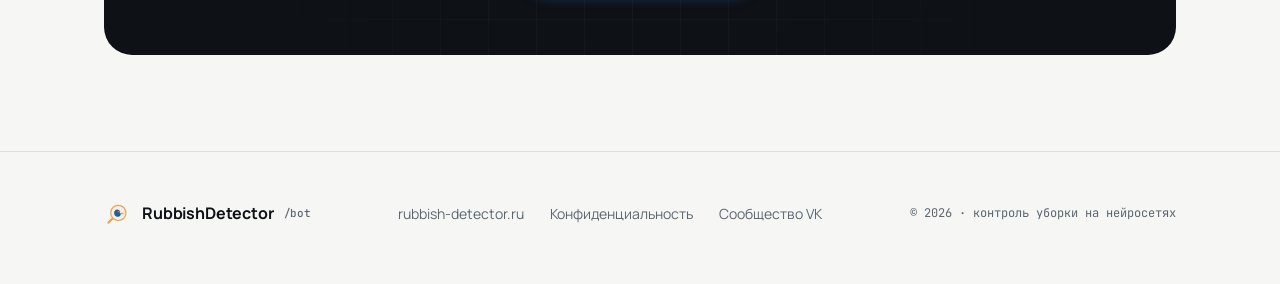
==== commit 0fc73497: "Interface additions" ====
--- a/service/app/static/bot.html
+++ b/service/app/static/bot.html
@@ -273,6 +273,7 @@
       RubbishDetector<small>/bot</small>
     </a>
     <div class="nav-links">
+      <a href="/" class="btn btn-ghost">← На главную</a>
       <a href="#how">Как работает</a>
       <a href="#features">Возможности</a>
       <a href="#demo">Примеры</a>
